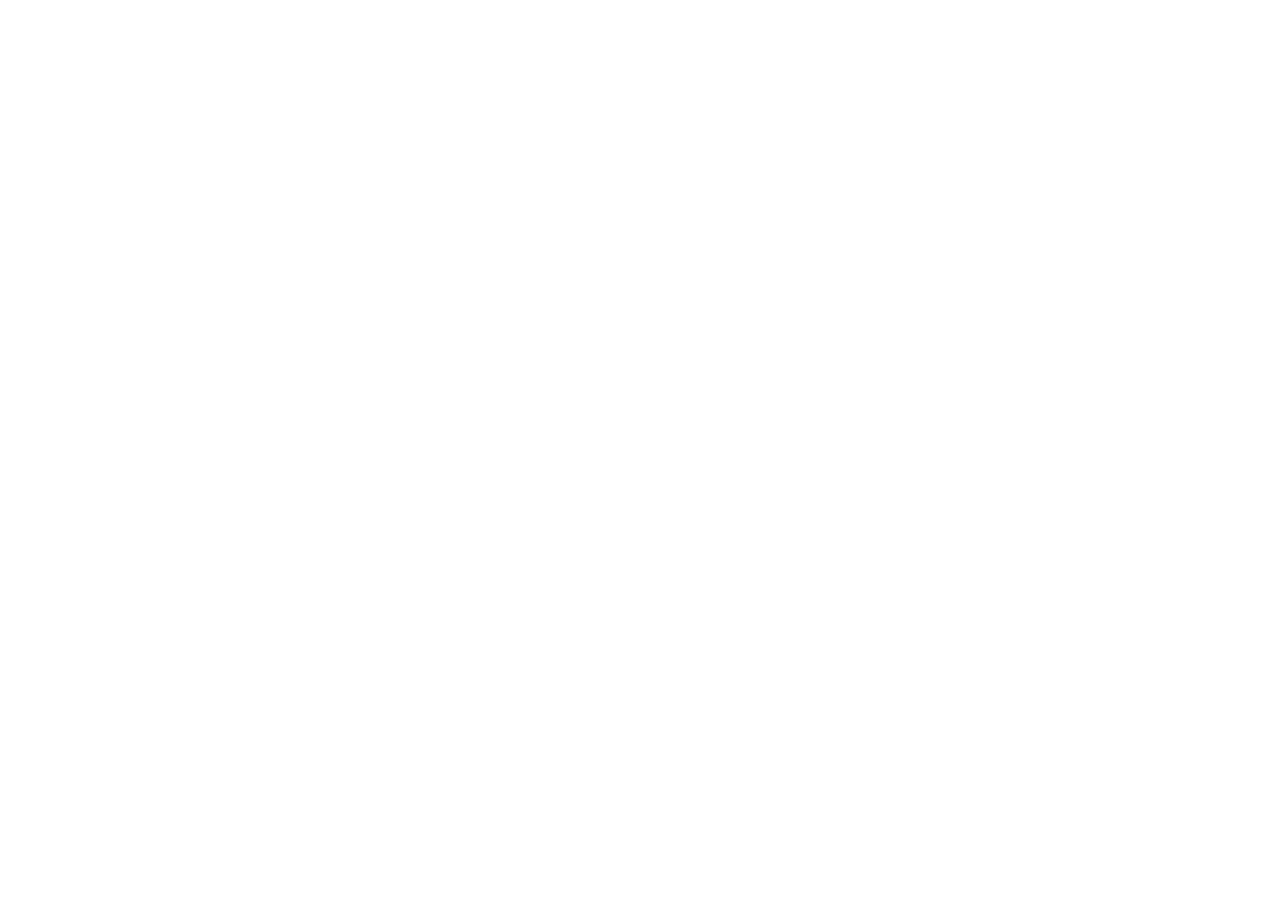
==== index.html @ c9128bd0 "first commit" ====
<!DOCTYPE html>
<html lang="ru">

<head>
  <meta charset="UTF-8">
  <meta http-equiv="X-UA-Compatible" content="IE=edge">
  <meta name="viewport" content="width=device-width, initial-scale=1.0">
  <title>Batman</title>
  <link rel="stylesheet" href="css/normalize.css">
  <link rel="stylesheet" href="css/style.css">
  <script src="js/main.js" defer></script>
</head>

<body>

</body>

</html>
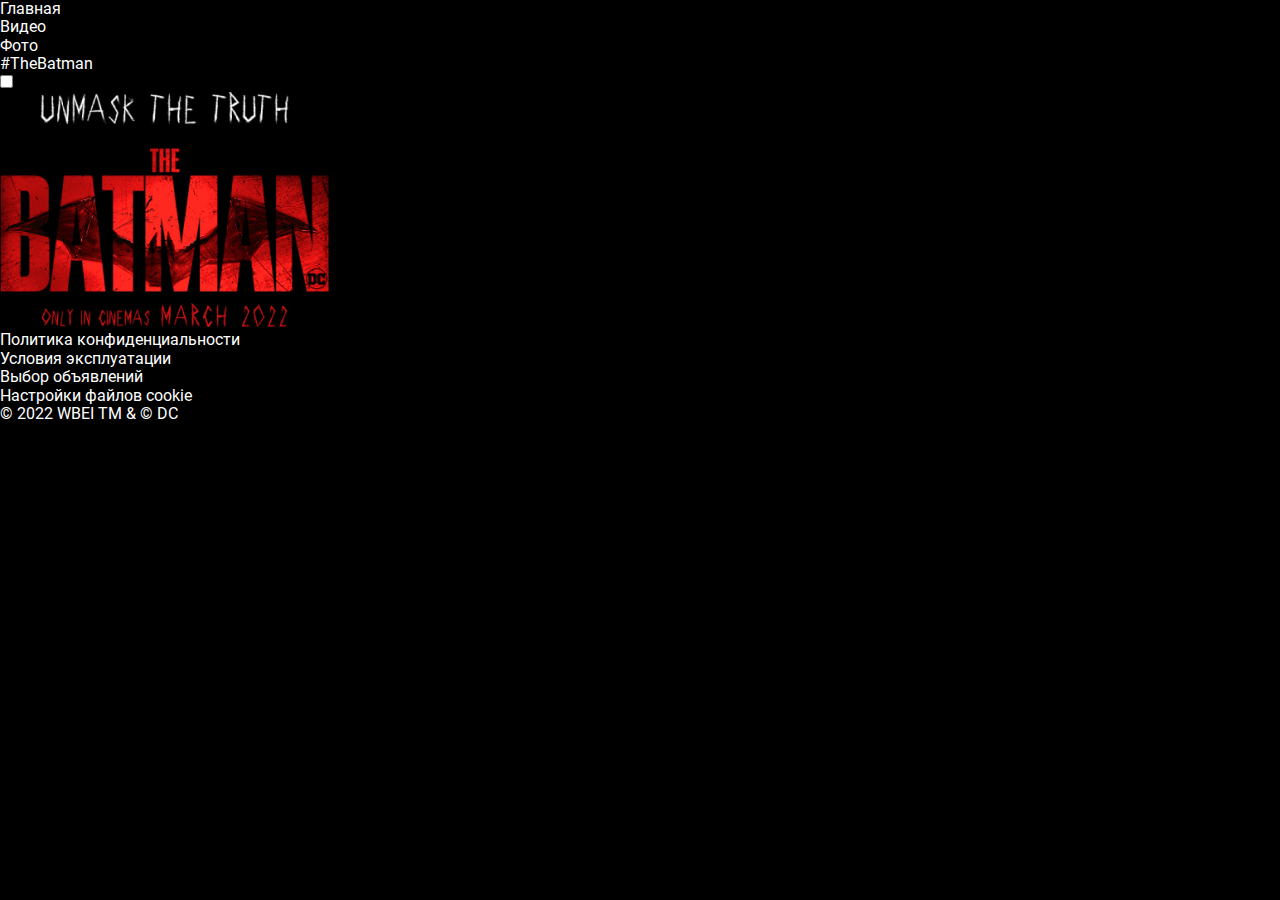
==== commit c330669e: "базовые настройки стиля" ====
--- a/index.html
+++ b/index.html
@@ -12,7 +12,54 @@
 </head>
 
 <body>
+  <header class="header">
+    <nav class="header__navigation navigation">
+      <ul class="navigation__list">
+        <li class="navigation__item">
+          <a class="navigation__link" href="">Главная</a>
+        </li>
+        <li class="navigation__item">
+          <a class="navigation__link" href="video.html">Видео</a>
+        </li>
+        <li class="navigation__item">
+          <a class="navigation__link" href="photo.html">Фото</a>
+        </li>
+      </ul>
 
+      <p class="header__hashtag">#TheBatman</p>
+
+      <ul class="header__social social">
+        <li class="social__item">
+          <a class="social__link" href=""></a>
+        </li>
+        <li class="social__item">
+          <a class="social__link" href=""></a>
+        </li>
+        <li class="social__item">
+          <a class="social__link" href=""></a>
+        </li>
+      </ul>
+    </nav>
+
+    <div class="mute">
+      <input class="mute__checkbox" type="checkbox" id="mute">
+      <label class="mute__label" for="mute"></label>
+    </div>
+  </header>
+
+  <main class="main">
+    <img class="logo" src="image/logo.png" alt="Логотип к фильму бэтман" width="329" height="235">
+  </main>
+
+  <footer class="footer">
+<ul class="footer__links">
+  <li><a href="#" class="footer__link">Политика конфиденциальности</a></li>
+  <li><a href="#" class="footer__link">Условия эксплуатации</a></li>
+  <li><a href="#" class="footer__link">Выбор объявлений</a></li>
+  <li><a href="#" class="footer__link">Настройки файлов cookie</a></li>
+</ul>
+<p class="footer__copiright">© 2022 WBEI TM & © DC</p>
+  </footer>
 </body>
 
 </html>--- a/css/style.css
+++ b/css/style.css
@@ -0,0 +1,66 @@
+@font-face {
+  font-family: Roboto;
+  font-weight: 400;
+  font-display: swap;
+  src: local("Roboto"),
+    url("../fonts/roboto-v29-latin_cyrillic-regular.woff2") format("woff2"),
+    url("../fonts/roboto-v29-latin_cyrillic-regular.woff") format("woff");
+}
+
+@font-face {
+  font-family: Roboto;
+  font-weight: 500;
+  font-display: swap;
+  src: local("Roboto"),
+    url("../fonts/roboto-v29-latin_cyrillic-regular.woff2") format("woff2"),
+    url("../fonts/roboto-v29-latin_cyrillic-regular.woff") format("woff");
+}
+
+html {
+  box-sizing: border-box;
+}
+
+*,
+*::after,
+*::before {
+  box-sizing: inherit;
+}
+
+body {
+  height: 100vh;
+  min-width: 320px;
+  font-family: Roboto, sans-serif;
+  background-color: #000;
+  color: #fff;
+}
+
+img {
+  max-width: 100%;
+  height: auto;
+}
+
+button {
+  padding: 0;
+  cursor: pointer;
+}
+
+a {
+  color: inherit;
+  text-decoration: none;
+}
+
+ul {
+  list-style: none;
+  margin: 0;
+  padding: 0;
+}
+
+p,
+h1,
+h2,
+h3,
+h4,
+h5,
+h6 {
+  margin: 0;
+}
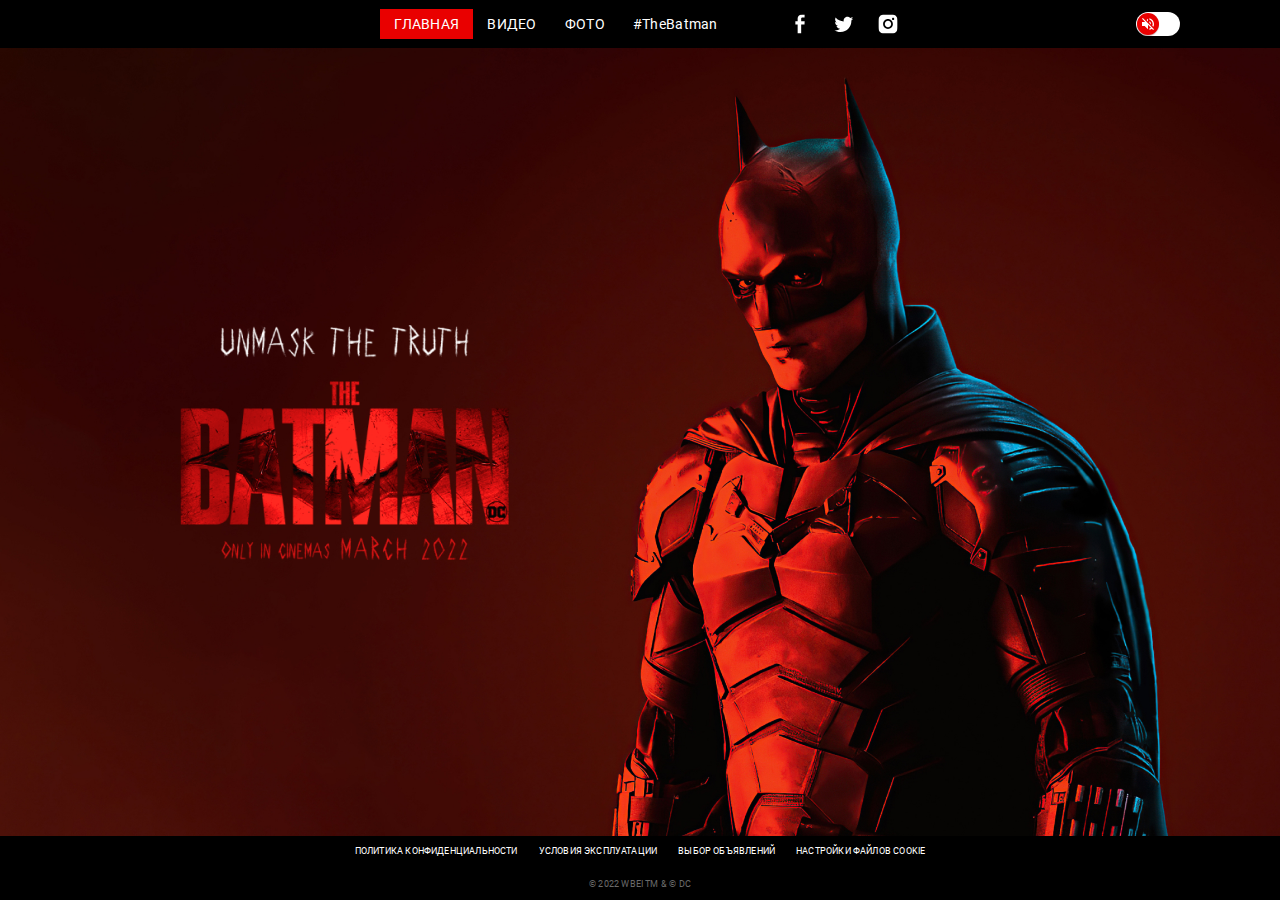
==== commit a54c836b: "сверстана главная страница" ====
--- a/index.html
+++ b/index.html
@@ -13,10 +13,14 @@
 
 <body>
   <header class="header">
+    <button class="burger">menu</button>
+
     <nav class="header__navigation navigation">
+      <button class="navigation__close"></button>
+
       <ul class="navigation__list">
         <li class="navigation__item">
-          <a class="navigation__link" href="">Главная</a>
+          <a class="navigation__link navigation__link-active" href="">Главная</a>
         </li>
         <li class="navigation__item">
           <a class="navigation__link" href="video.html">Видео</a>
@@ -30,13 +34,13 @@
 
       <ul class="header__social social">
         <li class="social__item">
-          <a class="social__link" href=""></a>
+          <a class="social__link social__link-fb" href=""></a>
         </li>
         <li class="social__item">
-          <a class="social__link" href=""></a>
+          <a class="social__link social__link-twit" href=""></a>
         </li>
         <li class="social__item">
-          <a class="social__link" href=""></a>
+          <a class="social__link social__link-inst" href=""></a>
         </li>
       </ul>
     </nav>
@@ -47,18 +51,18 @@
     </div>
   </header>
 
-  <main class="main">
+  <main class="main main__index">
     <img class="logo" src="image/logo.png" alt="Логотип к фильму бэтман" width="329" height="235">
   </main>
 
   <footer class="footer">
-<ul class="footer__links">
-  <li><a href="#" class="footer__link">Политика конфиденциальности</a></li>
-  <li><a href="#" class="footer__link">Условия эксплуатации</a></li>
-  <li><a href="#" class="footer__link">Выбор объявлений</a></li>
-  <li><a href="#" class="footer__link">Настройки файлов cookie</a></li>
-</ul>
-<p class="footer__copiright">© 2022 WBEI TM & © DC</p>
+    <ul class="footer__links">
+      <li><a href="#" class="footer__link">Политика конфиденциальности</a></li>
+      <li><a href="#" class="footer__link">Условия эксплуатации</a></li>
+      <li><a href="#" class="footer__link">Выбор объявлений</a></li>
+      <li><a href="#" class="footer__link">Настройки файлов cookie</a></li>
+    </ul>
+    <p class="footer__copiright">© 2022 WBEI TM & © DC</p>
   </footer>
 </body>
 
--- a/css/style.css
+++ b/css/style.css
@@ -32,6 +32,9 @@
   font-family: Roboto, sans-serif;
   background-color: #000;
   color: #fff;
+  display: flex;
+  flex-direction: column;
+  justify-content: space-between;
 }
 
 img {
@@ -64,3 +67,159 @@
 h6 {
   margin: 0;
 }
+
+.header {
+  padding-top: 9px;
+  padding-bottom: 9px;
+  position: relative;
+}
+
+.navigation {
+  display: flex;
+  justify-content: center;
+  align-items: center;
+  font-weight: 500;
+  font-size: 14px;
+  line-height: 16px;
+  letter-spacing: 0.02em;
+}
+
+.navigation__list {
+  display: flex;
+  text-transform: uppercase;
+  margin-right: 14px;
+}
+
+.navigation__link {
+  display: block;
+  padding: 7px 14px;
+}
+.navigation__link-active {
+  background-color: #e90000;
+}
+
+.header__hashtag {
+  margin-right: 70px;
+}
+
+.social {
+  display: flex;
+  gap: 20px;
+}
+
+.social__link {
+  width: 24px;
+  height: 24px;
+  display: block;
+}
+
+.social__link-fb {
+  background-image: url("../image/faceb.svg");
+}
+
+.social__link-twit {
+  background-image: url("../image/tw.svg");
+}
+
+.social__link-inst {
+  background-image: url("../image/inst.svg");
+}
+
+.mute {
+  position: absolute;
+  right: 100px;
+  top: 50%;
+  transform: translateY(-50%);
+  width: 44px;
+  height: 24px;
+  overflow: hidden;
+  background-color: #ffffff;
+  border-radius: 30px;
+}
+.mute__checkbox {
+  position: relative;
+  width: 100%;
+  height: 100%;
+  padding: 0;
+  margin: 0;
+  opacity: 0;
+  cursor: pointer;
+  z-index: 3;
+}
+
+.mute__label::after,
+.mute__label::before {
+  content: "";
+  position: absolute;
+  top: 1px;
+  left: 1px;
+  display: block;
+  height: 22px;
+  width: 22px;
+  background-color: #e90000;
+  box-shadow: 0px 1px 1px rgba(69, 2, 2, 0.3);
+  border-radius: 50%;
+  transition: left 0.3s ease-in-out, right 0.3s ease-in-out;
+  background-repeat: no-repeat;
+  background-position: center;
+}
+
+.mute__label::after {
+  background-image: url("../image/volume_up.svg");
+
+  right: -22px;
+  left: auto;
+}
+
+.mute__label::before {
+  background-image: url("../image/volume_off.svg");
+}
+
+.mute__checkbox:checked + .mute__label::before {
+  left: -22px;
+}
+
+.mute__checkbox:checked + .mute__label::after {
+  right: 1px;
+}
+
+.burger {
+  display: none;
+}
+.navigation__close {
+  display: none;
+}
+
+.main {
+  flex-grow: 1;
+}
+
+.main__index {
+  display: flex;
+  align-items: center;
+  background-image: url("../image/photobg.jpg");
+  background-position: top;
+  background-size: cover;
+  padding-left: 180px;
+}
+
+.footer {
+  padding: 10px 0;
+  display: flex;
+  flex-direction: column;
+  align-items: center;
+  font-size: 9px;
+  line-height: 11px;
+  letter-spacing: 0.02em;
+  text-transform: uppercase;
+}
+
+.footer__links {
+  display: flex;
+  gap: 21px;
+  margin-bottom: 22px;
+}
+
+.footer__copiright {
+  color: #6a6a6a;
+}
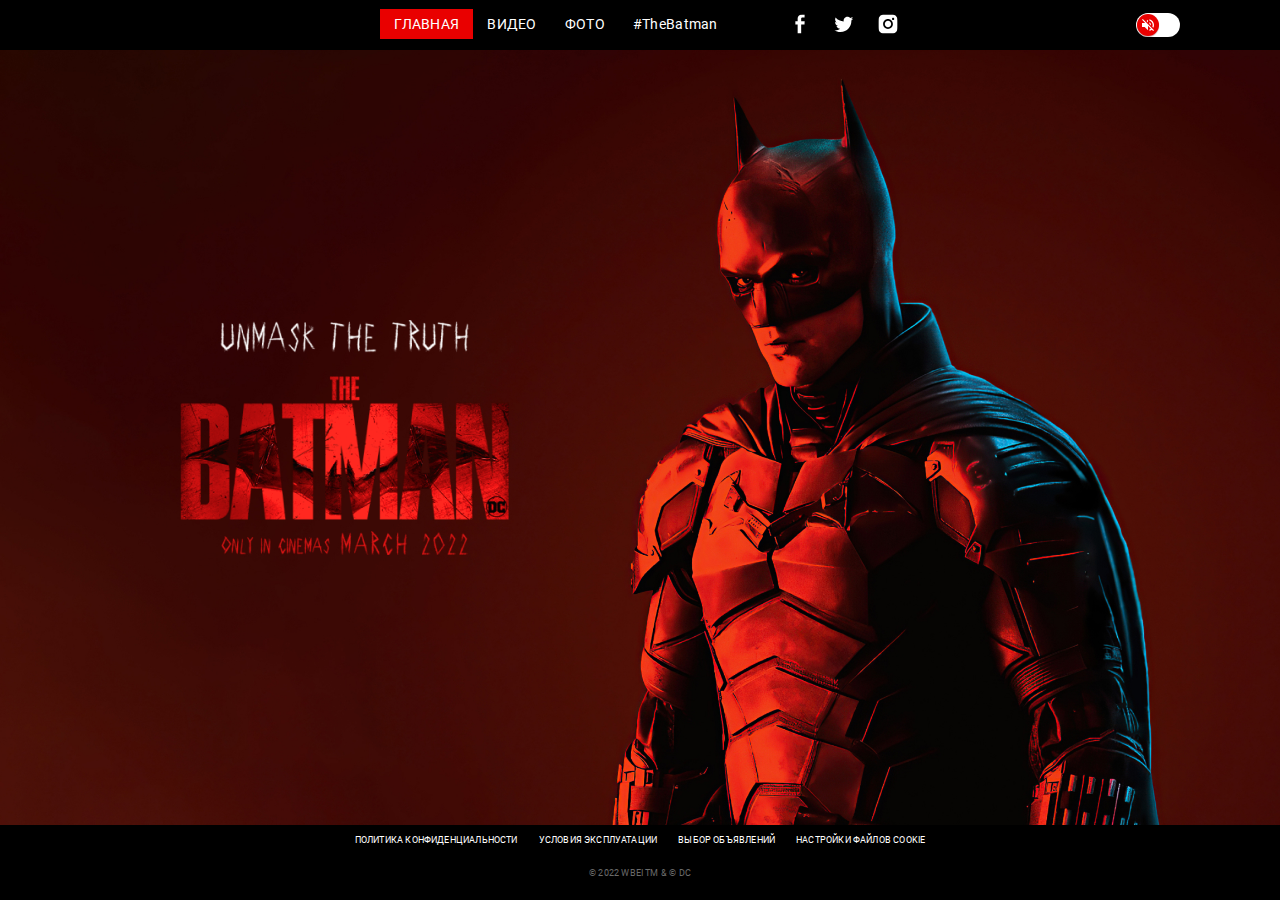
==== commit f6e8d7d5: "страницы видео и фото" ====
--- a/index.html
+++ b/index.html
@@ -12,21 +12,22 @@
 </head>
 
 <body>
+
   <header class="header">
-    <button class="burger">menu</button>
+    <button class="burger"></button>
 
     <nav class="header__navigation navigation">
       <button class="navigation__close"></button>
 
       <ul class="navigation__list">
         <li class="navigation__item">
-          <a class="navigation__link navigation__link-active" href="">Главная</a>
+          <a class="navigation__link navigation__link-active" href="index.html">Главная</a>
         </li>
         <li class="navigation__item">
           <a class="navigation__link" href="video.html">Видео</a>
         </li>
         <li class="navigation__item">
-          <a class="navigation__link" href="photo.html">Фото</a>
+          <a class="navigation__link" href="photo.html">Фото</a> 
         </li>
       </ul>
 
@@ -34,7 +35,9 @@
 
       <ul class="header__social social">
         <li class="social__item">
-          <a class="social__link social__link-fb" href=""></a>
+          <a class="social__link social__link-fb" href="">
+            <svg width="24" height="24" fill="none" xmlns="http://www.w3.org/2000/svg"><g clip-path="url(#a)"><path d="M9.65 21.6v-9.01H7.2V9.348h2.45v-2.77c0-2.178 1.448-4.177 4.784-4.177 1.35 0 2.35.126 2.35.126l-.08 3.029s-1.018-.01-2.13-.01c-1.202 0-1.395.54-1.395 1.434v2.368H16.8l-.157 3.244h-3.464V21.6H9.651Z" /></g><defs><clipPath id="a"><path fill="currentColor" transform="translate(7.2 2.4)" d="M0 0h9.6v19.2H0z"/></clipPath></defs></svg>
+          </a>
         </li>
         <li class="social__item">
           <a class="social__link social__link-twit" href=""></a>
--- a/css/style.css
+++ b/css/style.css
@@ -72,6 +72,7 @@
   padding-top: 9px;
   padding-bottom: 9px;
   position: relative;
+  height: 50px;
 }
 
 .navigation {
@@ -192,6 +193,7 @@
 
 .main {
   flex-grow: 1;
+  position: relative;
 }
 
 .main__index {
@@ -201,6 +203,16 @@
   background-position: top;
   background-size: cover;
   padding-left: 180px;
+}
+
+.logo {
+  animation: zoonIn 1s;
+}
+
+@keyframes zoonIn {
+  from {
+    transform: scale3d(0, 0, 0);
+  }
 }
 
 .footer {
@@ -212,6 +224,9 @@
   line-height: 11px;
   letter-spacing: 0.02em;
   text-transform: uppercase;
+  position: relative;
+  z-index: 500;
+  height: 75px;
 }
 
 .footer__links {
@@ -223,3 +238,183 @@
 .footer__copiright {
   color: #6a6a6a;
 }
+/*//////////////////*/
+.main__slider {
+  height: calc(100% - 120px);
+}
+
+.slider-main {
+  height: 100%;
+}
+
+.slider-main__item {
+  display: flex;
+  align-items: center;
+  justify-content: center;
+}
+
+.pagination {
+  position: absolute;
+  bottom: 0;
+  left: 0;
+  right: 0;
+  background-color: #000000;
+  min-height: 144px;
+  z-index: 400;
+  padding: 12px 20px 15px 20px;
+}
+
+.pagination__array {
+  display: block;
+  margin: 0 auto 20px;
+  width: 0;
+  height: 0;
+  border-left: 7px solid transparent;
+  border-right: 7px solid transparent;
+  border-top: 6px solid rgb(255, 255, 255);
+  border-bottom: 6px solid transparent;
+  background-color: transparent;
+  transition: border-top-color 0.3s ease-in-out;
+}
+
+.pagination__array:hover {
+  border-top-color: #e90000;
+}
+
+.slider-thumbs {
+  max-width: 820px;
+}
+
+.slider-main__video {
+  height: 100%;
+  width: 100%;
+  /* object-fit: contain; */
+}
+
+/* /////// */
+@media (max-width: 1023.98px) {
+  .mute {
+    right: 20px;
+  }
+
+  .main__index {
+    padding-left: 60px;
+  }
+}
+
+@media (max-width: 767.98px) {
+  .header {
+    min-height: 50px;
+    display: flex;
+    align-items: center;
+    padding-left: 20px;
+    padding-right: 20px;
+  }
+  .burger {
+    display: block;
+    width: 20px;
+    height: 12px;
+    background-color: transparent;
+    background-image: url("../image/menu.svg");
+    border: none;
+  }
+
+  .navigation {
+    position: fixed;
+    top: 0;
+    left: 0;
+    bottom: 0;
+    justify-content: flex-start;
+    padding-top: 90px;
+    width: 240px;
+    background-color: #260707;
+    flex-direction: column;
+    text-align: center;
+    align-items: stretch;
+    transform: translateX(-240px);
+    transition: transform 0.3s ease-in-out;
+  }
+
+  .navigation-active {
+    transform: translateX(0);
+  }
+
+  .navigation__list {
+    flex-direction: column;
+    margin-right: 0;
+    gap: 6px;
+    margin-bottom: 6px;
+  }
+
+  .navigation__link {
+    padding-top: 12px;
+    padding-bottom: 12px;
+  }
+
+  .navigation__close {
+    position: absolute;
+    display: block;
+    top: 20px;
+    left: 20px;
+    width: 16px;
+    height: 16px;
+    background-image: url("../image/close.svg");
+    background-color: transparent;
+    border: none;
+  }
+
+  .header__hashtag {
+    margin-right: 0;
+    margin-bottom: 40px;
+  }
+
+  .social {
+    justify-content: center;
+  }
+
+  .logo {
+    width: 230px;
+  }
+  .main__index {
+    padding-left: 30px;
+  }
+
+  .footer {
+    padding-left: 20px;
+    padding-right: 20px;
+    text-align: center;
+  }
+}
+
+@media (max-width: 579.98px) {
+  .footer {
+    font-size: 6px;
+    line-height: 7px;
+    height: 50px;
+  }
+
+  .main__index {
+    background-image: linear-gradient(
+        0.11deg,
+        rgba(0, 0, 0, 0.76) 32.14%,
+        rgba(255, 0, 0, 0) 72.56%
+      ),
+      url("../image/photo.jpg");
+    align-items: flex-end;
+    justify-content: center;
+    padding-bottom: 64px;
+    padding-left: 0;
+  }
+
+  .logo {
+    width: 125px;
+  }
+
+  .pagination {
+    min-height: 80px;
+  }
+
+  .pagination__array {
+    margin-bottom: 6px;
+  }
+}
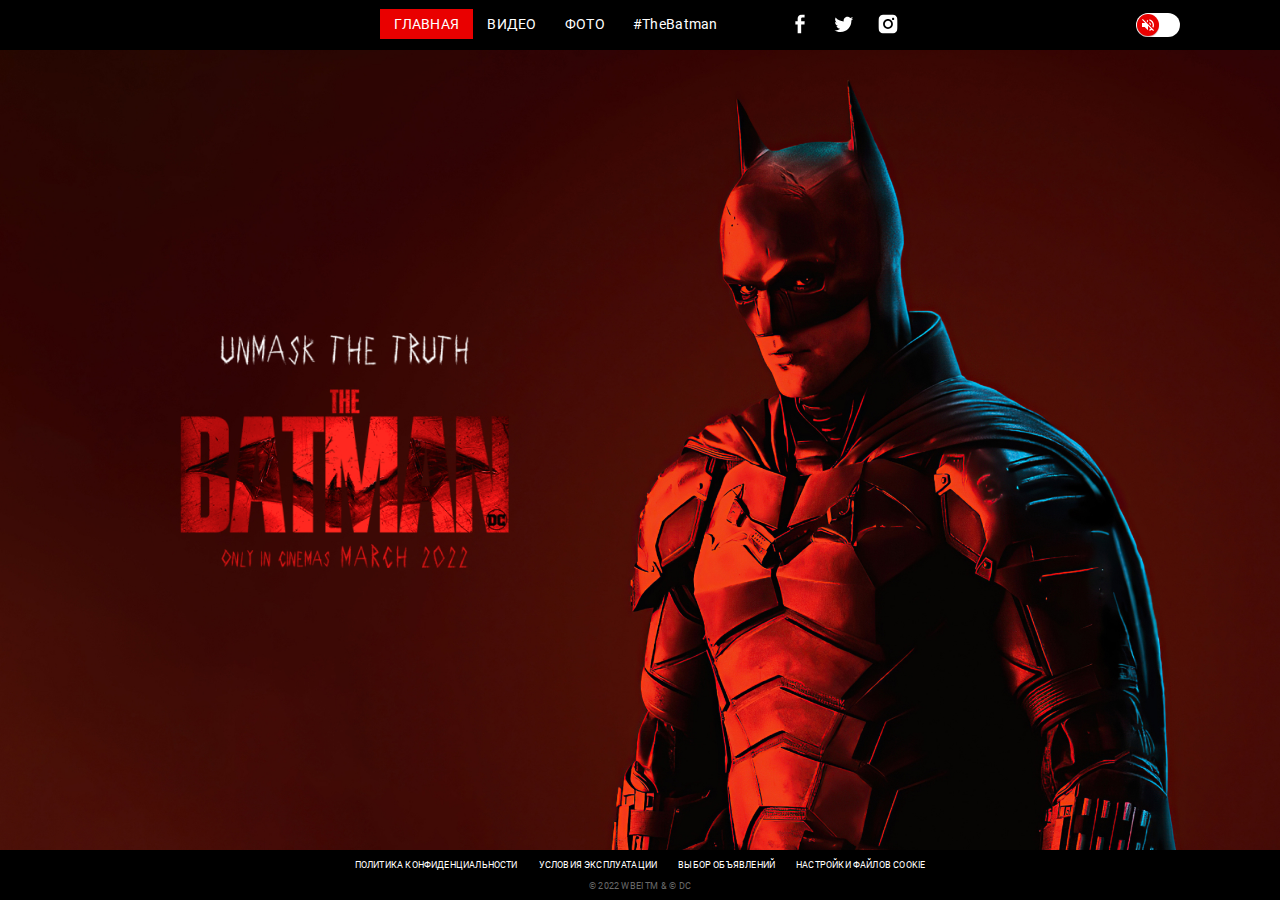
==== commit d9887ba8: "Добавлено аудио и иконка" ====
--- a/index.html
+++ b/index.html
@@ -6,6 +6,8 @@
   <meta http-equiv="X-UA-Compatible" content="IE=edge">
   <meta name="viewport" content="width=device-width, initial-scale=1.0">
   <title>Batman</title>
+
+  <link rel="shortcut icon" href="image/icon.png" type="image/x-icon">
   <link rel="stylesheet" href="css/normalize.css">
   <link rel="stylesheet" href="css/style.css">
   <script src="js/main.js" defer></script>
--- a/css/style.css
+++ b/css/style.css
@@ -83,7 +83,10 @@
   font-size: 14px;
   line-height: 16px;
   letter-spacing: 0.02em;
-}
+  z-index: 600;
+}
+
+
 
 .navigation__list {
   display: flex;
@@ -216,7 +219,8 @@
 }
 
 .footer {
-  padding: 10px 0;
+  padding-top: 10px;
+  padding-bottom: 10px;
   display: flex;
   flex-direction: column;
   align-items: center;
@@ -226,13 +230,13 @@
   text-transform: uppercase;
   position: relative;
   z-index: 500;
-  height: 75px;
+  height: 50px;
 }
 
 .footer__links {
   display: flex;
   gap: 21px;
-  margin-bottom: 22px;
+  margin-bottom: 10px;
 }
 
 .footer__copiright {
@@ -240,7 +244,7 @@
 }
 /*//////////////////*/
 .main__slider {
-  height: calc(100% - 120px);
+  height: calc(100% - 100px);
 }
 
 .slider-main {
